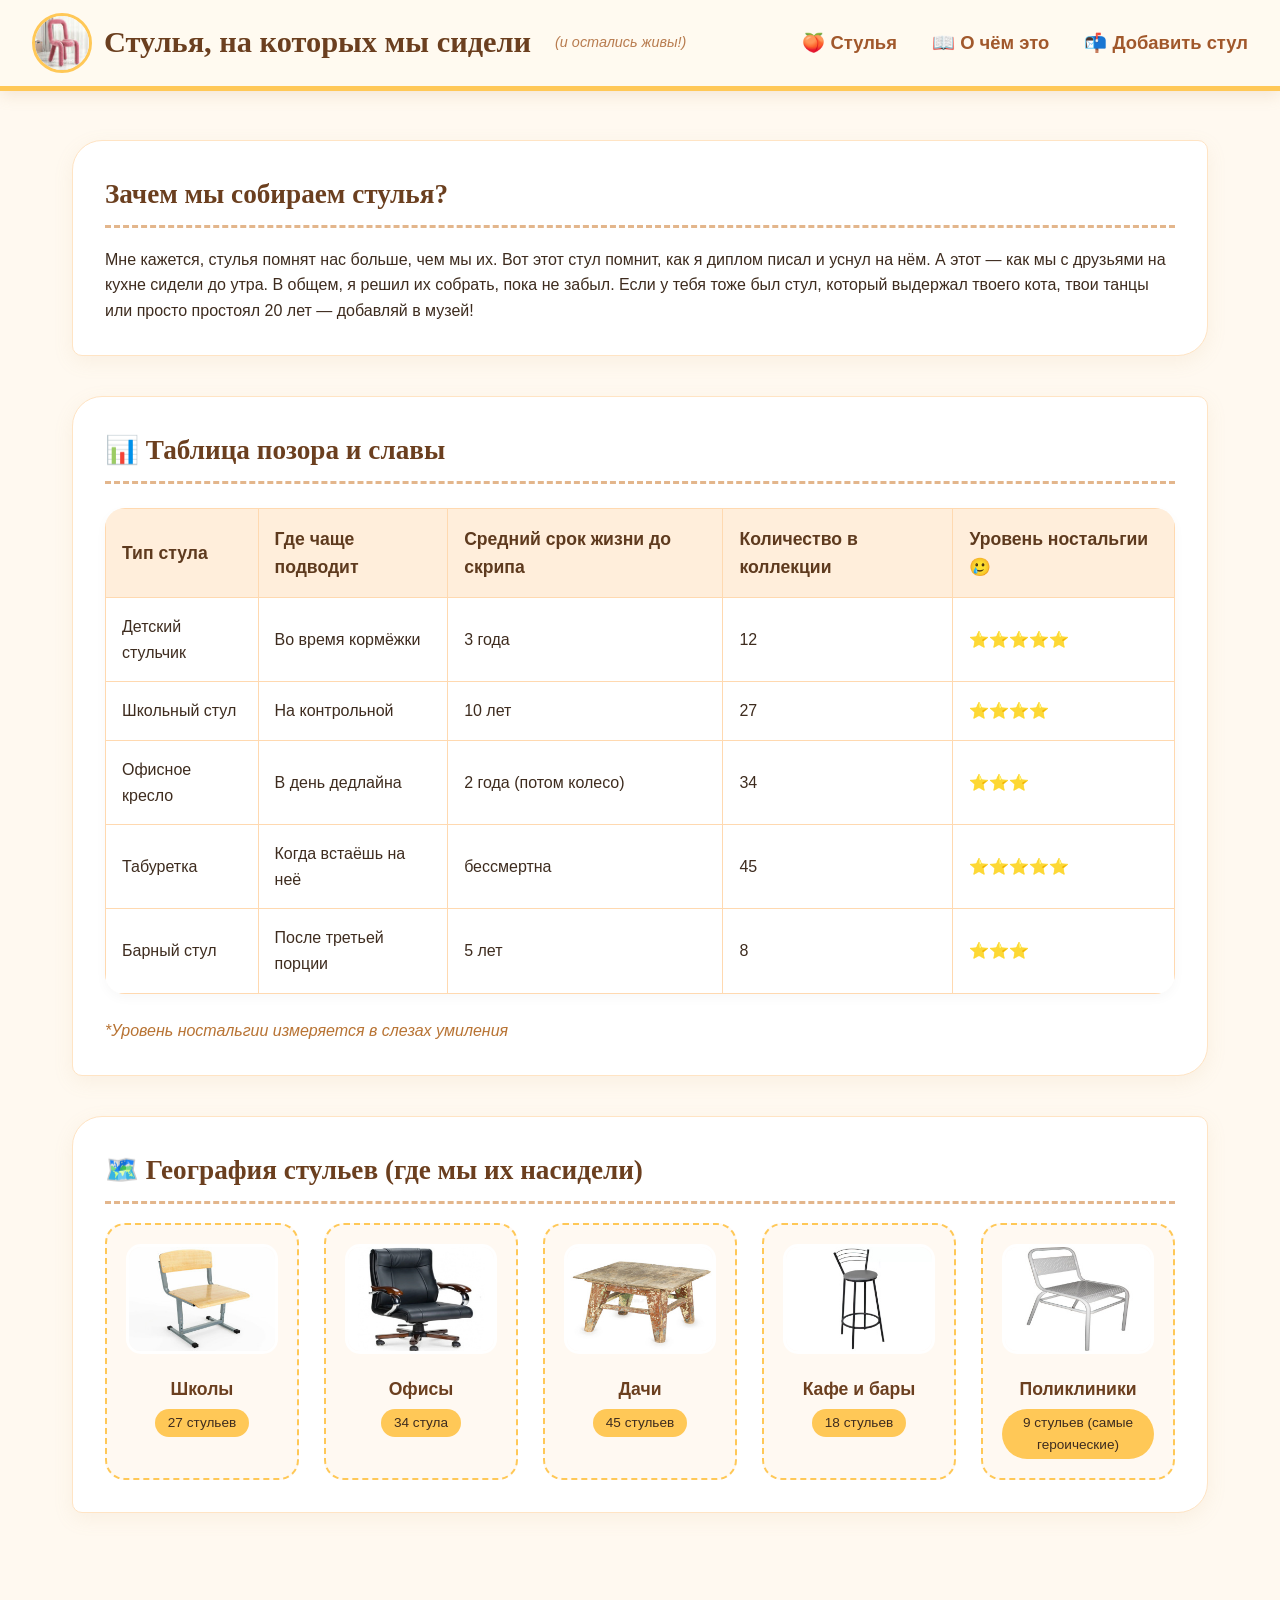
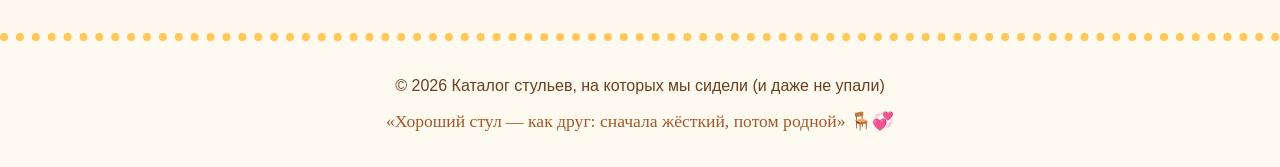
==== about.html @ 73c6939d "Move files to root and restructure" ====
<!DOCTYPE html>
<html lang="ru">
<head>
    <meta charset="UTF-8">
    <meta name="viewport" content="width=device-width, initial-scale=1.0">
    <title>О проекте — Стулья</title>
    <link rel="stylesheet" href="css/style.css">
</head>
<body>
    <header>
        <div class="logo">
            <img src="images/logo-chair.jpg" alt="Золотой стул">
            <h1>Стулья, на которых мы сидели</h1>
            <span class="tagline">(и остались живы!)</span>
        </div>
        <nav>
            <ul class="nav-menu">
                <li><a href="index.html">🍑 Стулья</a></li>
                <li><a href="about.html">📖 О чём это</a></li>
                <li><a href="contacts.html">📬 Добавить стул</a></li>
            </ul>
        </nav>
    </header>

    <main>
        <section class="about">
            <h2>Зачем мы собираем стулья?</h2>
            <p>Мне кажется, стулья помнят нас больше, чем мы их. Вот этот стул помнит, как я диплом писал и уснул на нём. А этот — как мы с друзьями на кухне сидели до утра. В общем, я решил их собрать, пока не забыл. Если у тебя тоже был стул, который выдержал твоего кота, твои танцы или просто простоял 20 лет — добавляй в музей!</p>
        </section>

        <section class="chair-types">
            <h2>📊 Таблица позора и славы</h2>
            <table>
                <thead>
                    <tr>
                        <th>Тип стула</th>
                        <th>Где чаще подводит</th>
                        <th>Средний срок жизни до скрипа</th>
                        <th>Количество в коллекции</th>
                        <th>Уровень ностальгии 🥲</th>
                    </tr>
                </thead>
                <tbody>
                    <tr>
                        <td>Детский стульчик</td>
                        <td>Во время кормёжки</td>
                        <td>3 года</td>
                        <td>12</td>
                        <td>⭐⭐⭐⭐⭐</td>
                    </tr>
                    <tr>
                        <td>Школьный стул</td>
                        <td>На контрольной</td>
                        <td>10 лет</td>
                        <td>27</td>
                        <td>⭐⭐⭐⭐</td>
                    </tr>
                    <tr>
                        <td>Офисное кресло</td>
                        <td>В день дедлайна</td>
                        <td>2 года (потом колесо)</td>
                        <td>34</td>
                        <td>⭐⭐⭐</td>
                    </tr>
                    <tr>
                        <td>Табуретка</td>
                        <td>Когда встаёшь на неё</td>
                        <td>бессмертна</td>
                        <td>45</td>
                        <td>⭐⭐⭐⭐⭐</td>
                    </tr>
                    <tr>
                        <td>Барный стул</td>
                        <td>После третьей порции</td>
                        <td>5 лет</td>
                        <td>8</td>
                        <td>⭐⭐⭐</td>
                    </tr>
                </tbody>
            </table>
            <p class="table-caption">*Уровень ностальгии измеряется в слезах умиления</p>
        </section>

        <section class="grid-demo">
            <h2>🗺️ География стульев (где мы их насидели)</h2>
            <div class="grid-places super-puper-grid">
                <div class="place-item">
                    <img src="images/school-chair.jpg" alt="Школа">
                    <p>Школы</p>
                    <span class="place-stats">27 стульев</span>
                </div>
                <div class="place-item">
                    <img src="images/office-chair.jpg" alt="Офис">
                    <p>Офисы</p>
                    <span class="place-stats">34 стула</span>
                </div>
                <div class="place-item">
                    <img src="images/taburet.jpg" alt="Дача">
                    <p>Дачи</p>
                    <span class="place-stats">45 стульев</span>
                </div>
                <div class="place-item">
                    <img src="images/bar-chair.jpg" alt="Кафе">
                    <p>Кафе и бары</p>
                    <span class="place-stats">18 стульев</span>
                </div>
                <div class="place-item">
                    <img src="images/clinic-chair.jpg" alt="Поликлиника">
                    <p>Поликлиники</p>
                    <span class="place-stats">9 стульев (самые героические)</span>
                </div>
            </div>
        </section>
    </main>

    <footer>
        <div class="footer-content">
            <p>© 2026 Каталог стульев, на которых мы сидели (и даже не упали)</p>
            <p class="footer-quote">«Хороший стул — как друг: сначала жёсткий, потом родной» 🪑💞</p>
        </div>
    </footer>
</body>
</html>
---- css/style.css ----
* {
    margin: 0;
    padding: 0;
    box-sizing: border-box;
}

html {
    font-size: 16px;
    scroll-behavior: smooth;
}

@import url('https://fonts.googleapis.com/css2?family=Nunito:wght@300;400;700;900&family=Comfortaa:wght@400;700&display=swap');

body {
    font-family: 'Nunito', sans-serif;
    background-color: #FFF9F0;
    color: #3E2C1F;
    line-height: 1.6;
    padding-top: 140px;
}

h1, h2, h3 {
    font-family: 'Comfortaa', cursive;
    font-weight: 700;
    color: #6B3F1F;
}

h1 {
    font-size: 1.9rem;
    display: inline;
}

.tagline {
    font-size: 0.9rem;
    color: #B87C4F;
    margin-left: 12px;
    font-style: italic;
}

h2 {
    font-size: 1.7rem;
    margin-bottom: 1.2rem;
    border-bottom: 3px dashed #E3B68C;
    padding-bottom: 0.5rem;
}

a {
    color: #A1582B;
    text-decoration: none;
    font-weight: 600;
    transition: all 0.2s ease;
}

a:hover {
    color: #E0894D;
    text-decoration: underline wavy #E0894D 1px;
}

header {
    position: fixed;
    top: 0;
    width: 100%;
    background-color: #FFFAF0;
    padding: 0.8rem 2rem;
    display: flex;
    align-items: center;
    justify-content: space-between;
    flex-wrap: wrap;
    box-shadow: 0 4px 15px rgba(193, 154, 107, 0.2);
    border-bottom: 5px solid #FFC857;
    z-index: 1000;
}

.logo {
    display: flex;
    align-items: center;
    gap: 12px;
}

.logo img {
    width: 60px;
    height: 60px;
    border-radius: 50%;
    border: 3px solid #FFC857;
    transition: transform 0.3s;
}

.logo img:hover {
    transform: rotate(15deg);
}

.nav-menu {
    display: flex;
    list-style: none;
    gap: 2.2rem;
}

.nav-menu a {
    font-size: 1.15rem;
    padding: 0.5rem 0;
    border-bottom: 3px solid transparent;
}

.nav-menu a:hover {
    border-bottom-color: #FFC857;
    text-decoration: none;
}

main {
    max-width: 1200px;
    margin: 0 auto;
    padding: 0 2rem 2rem;
}

section {
    background: white;
    padding: 2rem;
    margin-bottom: 2.5rem;
    border-radius: 30px 10px 30px 10px;
    box-shadow: 0 6px 20px rgba(193, 154, 107, 0.1);
    border: 1px solid #FFE4C4;
}

.card-container {
    display: flex;
    flex-wrap: wrap;
    gap: 28px;
    justify-content: center;
}

.card {
    flex: 1 1 260px;
    background: #FFFCF5;
    border: 2px solid #FFD9B0;
    border-radius: 25px 10px 25px 10px;
    padding: 1.5rem;
    transition: all 0.3s cubic-bezier(0.25, 0.1, 0.25, 1);
    box-shadow: 0 4px 8px rgba(0,0,0,0.02);
}

.card:hover {
    transform: translateY(-10px) scale(1.02);
    box-shadow: 0 20px 25px -10px rgba(255, 140, 0, 0.2);
    border-color: #FFB347;
}

.card img {
    width: 100%;
    height: 170px;
    object-fit: cover;
    border-radius: 20px 5px 20px 5px;
    border: 3px solid #FFD9B0;
    margin-bottom: 1rem;
}

.card h3 {
    font-size: 1.5rem;
    color: #7B3F00;
}

.location {
    font-weight: bold;
    color: #B86B3F;
    background: #FFEEDB;
    display: inline-block;
    padding: 0.2rem 1rem;
    border-radius: 30px;
    font-size: 0.85rem;
    margin-bottom: 0.8rem;
}

table {
    width: 100%;
    border-collapse: collapse;
    margin: 1.5rem 0;
    background: #FFFDF9;
    border-radius: 20px;
    overflow: hidden;
    box-shadow: 0 4px 12px rgba(0,0,0,0.03);
}

th, td {
    border: 1px solid #FFD9B0;
    padding: 1rem;
    text-align: left;
}

th {
    background-color: #FFEEDB;
    color: #5E3A1E;
    font-size: 1.1rem;
}

td {
    background-color: white;
}

.table-caption {
    font-style: italic;
    color: #B87333;
    margin-top: 0.3rem;
}

.grid-places {
    display: grid;
    grid-template-columns: repeat(auto-fit, minmax(150px, 1fr));
    gap: 25px;
    margin-top: 1rem;
}

.super-puper-grid {
}

.place-item {
    background: #FFF9F2;
    border: 2px dashed #FFC857;
    border-radius: 20px;
    padding: 1.2rem;
    text-align: center;
    transition: 0.2s;
}

.place-item:hover {
    background: #FFF0D9;
    border-style: solid;
}

.place-item img {
    width: 100%;
    height: 110px;
    object-fit: cover;
    border-radius: 15px;
    margin-bottom: 0.8rem;
    border: 3px solid white;
}

.place-item p {
    font-weight: 700;
    color: #6B3F1F;
    font-size: 1.1rem;
}

.place-stats {
    display: inline-block;
    margin-top: 0.4rem;
    background: #FFC857;
    color: #3E2C1F;
    padding: 0.2rem 0.8rem;
    border-radius: 30px;
    font-size: 0.85rem;
}

.chair-form {
    max-width: 650px;
    margin: 0 auto;
    display: flex;
    flex-direction: column;
    gap: 1.3rem;
}

.form-group {
    display: flex;
    flex-direction: column;
}

.form-group label {
    font-weight: 700;
    color: #7B3F00;
    margin-bottom: 0.3rem;
}

.form-group input,
.form-group select,
.form-group textarea {
    padding: 0.8rem;
    background: #FFFDFA;
    border: 2px solid #FFD9B0;
    border-radius: 16px;
    color: #2E2E2E;
    outline: none;
    transition: 0.2s;
}

.form-group input:focus,
.form-group select:focus,
.form-group textarea:focus {
    border-color: #FFA500;
    box-shadow: 0 0 0 4px rgba(255, 200, 87, 0.2);
}

.btn {
    background: #FFC857;
    color: #3E2C1F;
    border: none;
    padding: 0.9rem 2rem;
    font-size: 1.2rem;
    font-weight: 800;
    border-radius: 50px;
    cursor: pointer;
    transition: 0.2s;
    border: 3px solid #FFC857;
    align-self: center;
    text-transform: uppercase;
    letter-spacing: 3px;
}

.btn:hover {
    background: white;
    color: #FF8C00;
    border-color: #FF8C00;
    transform: scale(1.05);
}

.form-note {
    font-size: 0.85rem;
    color: #B87333;
    text-align: center;
    margin-top: 0.5rem;
}

footer {
    background: #FFFAF0;
    padding: 2rem;
    margin-top: 3rem;
    border-top: 8px dotted #FFC857;
    text-align: center;
    color: #6B3F1F;
}

.footer-quote {
    font-family: 'Comfortaa', cursive;
    font-size: 1.1rem;
    margin-top: 0.5rem;
    color: #A1582B;
}

@media (max-width: 768px) {
    body {
        padding-top: 200px;
    }

    header {
        flex-direction: column;
        align-items: flex-start;
        padding: 1rem;
    }

    .nav-menu {
        flex-direction: column;
        width: 100%;
        gap: 0.6rem;
    }

    .nav-menu li {
        width: 100%;
    }

    .nav-menu a {
        display: block;
        padding: 0.7rem;
        background: #FFEEDB;
        border-radius: 40px;
        text-align: center;
    }

    .nav-menu a:hover {
        background: #FFD9B0;
        border-bottom: none;
    }

    .card {
        flex: 1 1 100%;
    }

    .grid-places {
        grid-template-columns: 1fr 1fr;
    }
}

@media (max-width: 480px) {
    html {
        font-size: 14px;
    }

    .logo img {
        width: 45px;
        height: 45px;
    }

    h1 {
        font-size: 1.3rem;
    }

    .grid-places {
        grid-template-columns: 1fr;
    }

    .btn {
        align-self: stretch;
        text-align: center;
    }
}
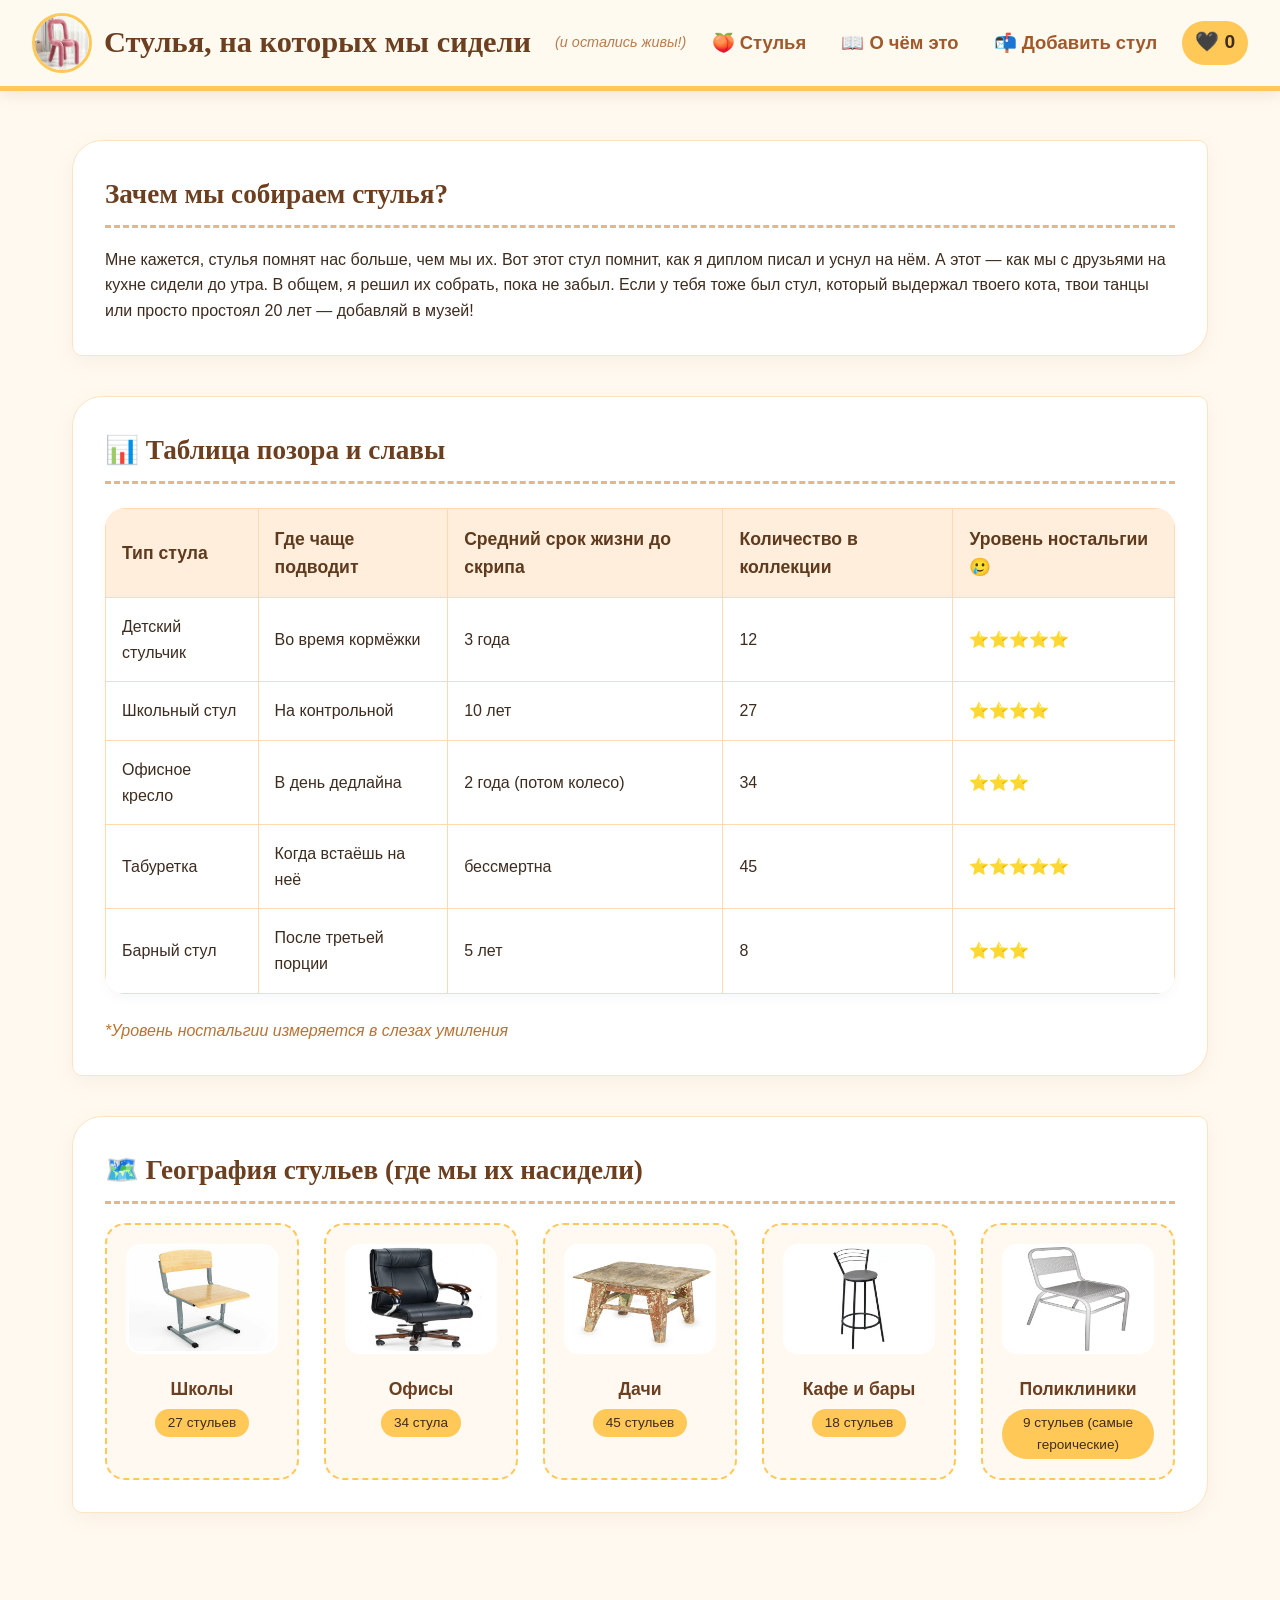
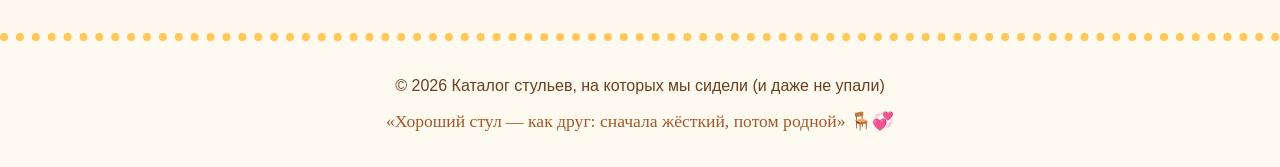
==== commit 3e8cbb1c: "+js" ====
--- a/about.html
+++ b/about.html
@@ -20,6 +20,9 @@
                 <li><a href="contacts.html">📬 Добавить стул</a></li>
             </ul>
         </nav>
+        <div class="favorites">
+            🖤 <span id="favorites-count">0</span>
+        </div>
     </header>
 
     <main>
@@ -119,5 +122,7 @@
             <p class="footer-quote">«Хороший стул — как друг: сначала жёсткий, потом родной» 🪑💞</p>
         </div>
     </footer>
+
+    <script src="js/script.js"></script>
 </body>
 </html>
--- a/css/style.css
+++ b/css/style.css
@@ -1,3 +1,4 @@
+/*сброс чтоб всё было ровно*/
 * {
     margin: 0;
     padding: 0;
@@ -9,6 +10,7 @@
     scroll-behavior: smooth;
 }
 
+/*шрифты*/
 @import url('https://fonts.googleapis.com/css2?family=Nunito:wght@300;400;700;900&family=Comfortaa:wght@400;700&display=swap');
 
 body {
@@ -56,6 +58,7 @@
     text-decoration: underline wavy #E0894D 1px;
 }
 
+/*шапка*/
 header {
     position: fixed;
     top: 0;
@@ -89,6 +92,7 @@
     transform: rotate(15deg);
 }
 
+/*навигация*/
 .nav-menu {
     display: flex;
     list-style: none;
@@ -106,6 +110,22 @@
     text-decoration: none;
 }
 
+/*избранное*/
+.favorites {
+    cursor: pointer;
+    font-size: 1.2rem;
+    font-weight: 700;
+    background: #FFC857;
+    padding: 0.4rem 0.8rem;
+    border-radius: 30px;
+    transition: 0.2s;
+}
+
+.favorites:hover {
+    background: #FFB347;
+}
+
+/*основа*/
 main {
     max-width: 1200px;
     margin: 0 auto;
@@ -121,6 +141,33 @@
     border: 1px solid #FFE4C4;
 }
 
+/*фильтры*/
+.filters {
+    margin-bottom: 20px;
+    text-align: center;
+}
+
+.filter-btn {
+    background: #eee;
+    border: none;
+    padding: 8px 15px;
+    margin: 0 5px 10px;
+    border-radius: 30px;
+    cursor: pointer;
+    font-weight: 600;
+    transition: 0.2s;
+}
+
+.filter-btn.active {
+    background: #FFC857;
+    color: #000;
+}
+
+.filter-btn:hover {
+    background: #FFD9B0;
+}
+
+/*карточки*/
 .card-container {
     display: flex;
     flex-wrap: wrap;
@@ -136,6 +183,7 @@
     padding: 1.5rem;
     transition: all 0.3s cubic-bezier(0.25, 0.1, 0.25, 1);
     box-shadow: 0 4px 8px rgba(0,0,0,0.02);
+    position: relative;
 }
 
 .card:hover {
@@ -156,6 +204,7 @@
 .card h3 {
     font-size: 1.5rem;
     color: #7B3F00;
+    margin-bottom: 0.3rem;
 }
 
 .location {
@@ -169,6 +218,45 @@
     margin-bottom: 0.8rem;
 }
 
+.card-actions {
+    display: flex;
+    justify-content: space-between;
+    align-items: center;
+    margin-top: 15px;
+}
+
+.fav-btn {
+    background: none;
+    border: none;
+    font-size: 1.6rem;
+    cursor: pointer;
+    transition: 0.2s;
+}
+
+.fav-btn:hover {
+    transform: scale(1.2);
+}
+
+.fav-btn.favorite {
+    color: red;
+}
+
+.details-btn {
+    background: #FFC857;
+    border: none;
+    padding: 0.4rem 1rem;
+    border-radius: 30px;
+    font-weight: 600;
+    cursor: pointer;
+    transition: 0.2s;
+}
+
+.details-btn:hover {
+    background: #FFB347;
+    transform: scale(1.05);
+}
+
+/*таблица*/
 table {
     width: 100%;
     border-collapse: collapse;
@@ -201,14 +289,12 @@
     margin-top: 0.3rem;
 }
 
+/*сетка*/
 .grid-places {
     display: grid;
     grid-template-columns: repeat(auto-fit, minmax(150px, 1fr));
     gap: 25px;
     margin-top: 1rem;
-}
-
-.super-puper-grid {
 }
 
 .place-item {
@@ -250,6 +336,7 @@
     font-size: 0.85rem;
 }
 
+/*форма*/
 .chair-form {
     max-width: 650px;
     margin: 0 auto;
@@ -318,6 +405,105 @@
     margin-top: 0.5rem;
 }
 
+/*модальные*/
+.modal {
+    display: none;
+    position: fixed;
+    z-index: 2000;
+    left: 0;
+    top: 0;
+    width: 100%;
+    height: 100%;
+    background-color: rgba(0,0,0,0.5);
+}
+
+.modal-content {
+    background-color: #fff;
+    margin: 10% auto;
+    padding: 20px;
+    width: 80%;
+    max-width: 600px;
+    border-radius: 10px;
+    position: relative;
+    max-height: 80vh;
+    overflow-y: auto;
+}
+
+.close, .close-fav {
+    float: right;
+    font-size: 28px;
+    font-weight: bold;
+    cursor: pointer;
+}
+
+#favorites-list {
+    max-height: 300px;
+    overflow-y: auto;
+    margin: 15px 0;
+}
+
+.fav-item {
+    display: flex;
+    align-items: center;
+    margin-bottom: 10px;
+    padding: 5px;
+    border-bottom: 1px solid #FFD9B0;
+}
+
+.fav-item img {
+    width: 50px;
+    height: 50px;
+    object-fit: cover;
+    margin-right: 10px;
+    border-radius: 5px;
+}
+
+.fav-item span {
+    flex: 1;
+}
+
+.remove-fav {
+    background: none;
+    border: none;
+    font-size: 1.2rem;
+    cursor: pointer;
+}
+
+#clear-favorites {
+    background: #FFC857;
+    border: none;
+    padding: 0.5rem 1rem;
+    border-radius: 30px;
+    cursor: pointer;
+    font-weight: 600;
+    width: 100%;
+}
+
+#clear-favorites:hover {
+    background: #FFB347;
+}
+
+/*наверх*/
+#scroll-top {
+    position: fixed;
+    bottom: 20px;
+    right: 20px;
+    padding: 10px 15px;
+    background: #FFC857;
+    border: none;
+    border-radius: 50%;
+    font-size: 20px;
+    cursor: pointer;
+    display: none;
+    z-index: 1000;
+    box-shadow: 0 2px 10px rgba(0,0,0,0.2);
+}
+
+#scroll-top:hover {
+    background: #FFB347;
+}
+
+/*подвал*/
 footer {
     background: #FFFAF0;
     padding: 2rem;
@@ -334,6 +520,7 @@
     color: #A1582B;
 }
 
+/*адаптивность*/
 @media (max-width: 768px) {
     body {
         padding-top: 200px;
@@ -368,6 +555,12 @@
         border-bottom: none;
     }
 
+    .filters {
+        display: flex;
+        flex-wrap: wrap;
+        justify-content: center;
+    }
+
     .card {
         flex: 1 1 100%;
     }
@@ -399,4 +592,9 @@
         align-self: stretch;
         text-align: center;
     }
+
+    .modal-content {
+        width: 95%;
+        margin: 20% auto;
+    }
 }
